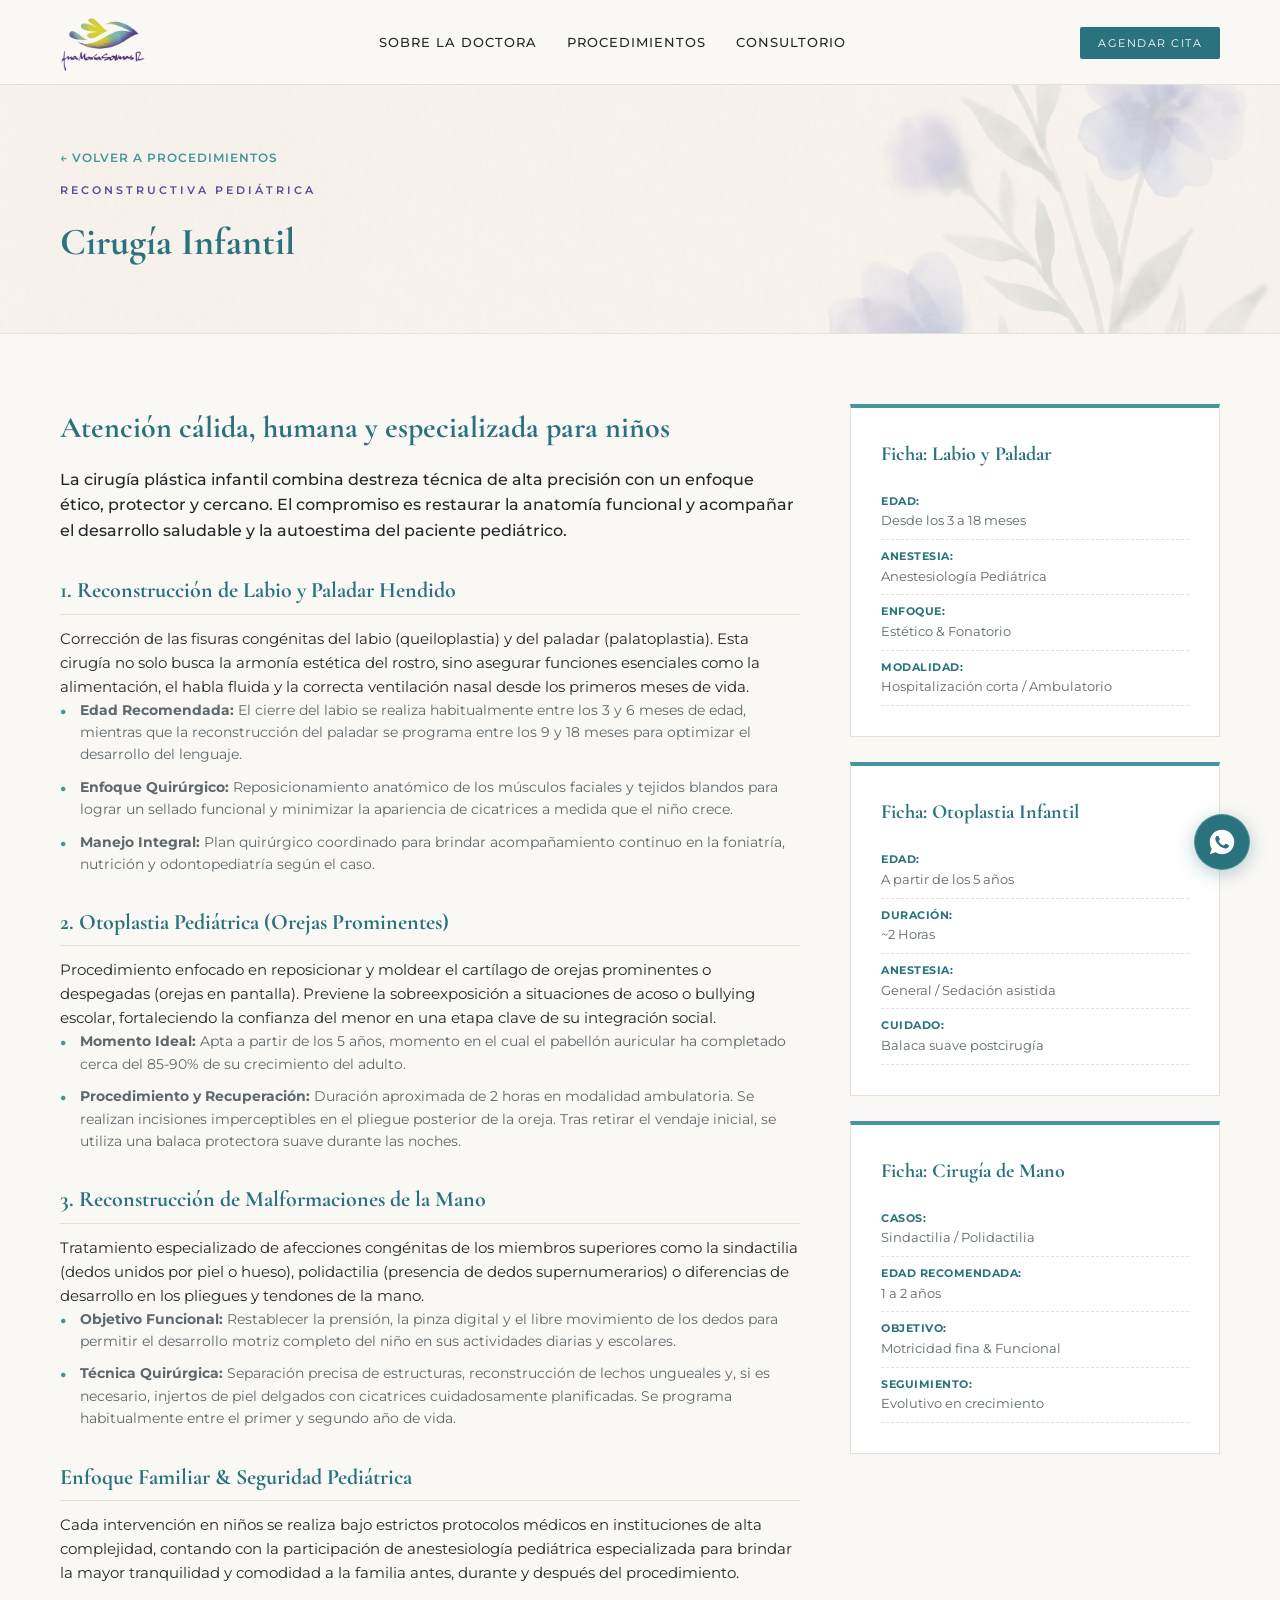
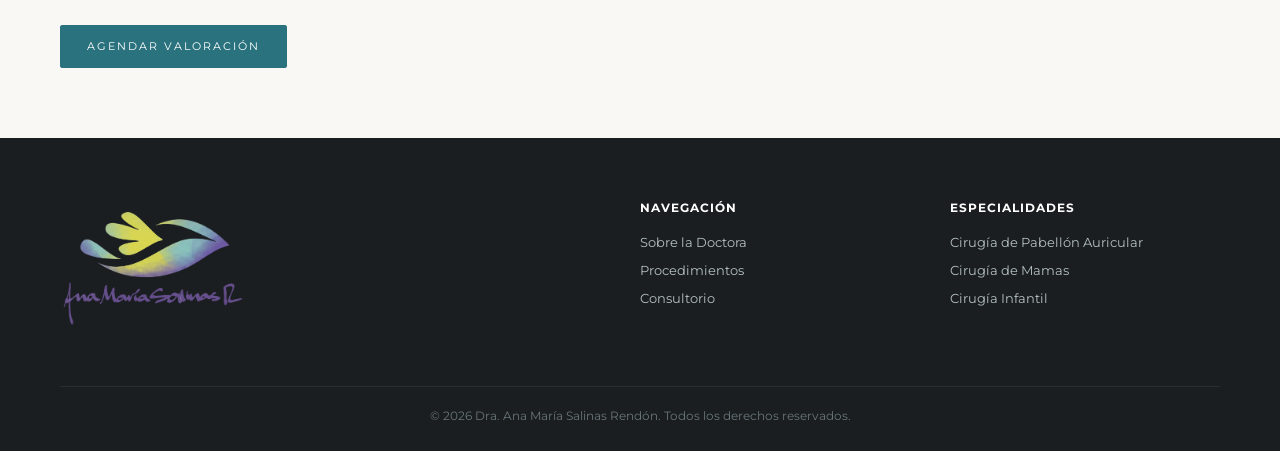
==== cirugia-infantil.html @ 844fa7e3 "Page ready" ====
<!DOCTYPE html>
<html lang="es">
<head>
    <meta charset="UTF-8">
    <meta name="viewport" content="width=device-width, initial-scale=1.0">
    
    <!-- SEO & Meta Tags -->
    <title>Cirugía Infantil y Reconstructiva Pediátrica | Dra. Ana María Salinas Rendón</title>
    <meta name="description" content="Atención médica especializada en cirugía reconstructiva infantil en Medellín por la Dra. Ana María Salinas Rendón. Labio y paladar hendido, otoplastia pediátrica y malformaciones de mano.">
    <meta name="keywords" content="cirugia infantil medellin, labio hendido, paladar hendido, otoplastia niños, sindactilia, polidactilia, cirugia reconstructiva pediatrica, Dra Ana Maria Salinas, cirugia pediatrica, cirugia infantil">
    <meta name="robots" content="index, follow">
    <link rel="canonical" href="https://www.anamariasalinas.com/cirugia-infantil.html">

    <!-- Open Graph / WhatsApp Meta Tags -->
    <meta property="og:type" content="article">
    <meta property="og:url" content="https://www.anamariasalinas.com/cirugia-infantil.html">
    <meta property="og:title" content="Cirugía Infantil | Dra. Ana María Salinas Rendón">
    <meta property="og:description" content="Atención cálida, humana y especializada en cirugía reconstructiva para niños y adolescentes en Medellín.">
    <meta property="og:image" content="nene.jpg">

    <!-- Schema.org JSON-LD -->
    <script type="application/ld+json">
    {
      "@context": "https://schema.org",
      "@type": "MedicalProcedure",
      "name": "Cirugía Infantil (Labio/Paladar hendido, Otoplastia Pediátrica y Malformaciones de Mano)",
      "procedureType": "SurgicalProcedure",
      "description": "Procedimientos reconstructivos infantiles orientados a corregir condiciones congénitas y restaurar la función anatómica y estética.",
      "howPerformed": "Intervenciones realizadas con acompañamiento de anestesiología pediátrica especializada y protocolos seguros para el paciente infantil."
    }
    </script>

    <link rel="stylesheet" href="style.css">
    <link rel="preconnect" href="https://fonts.googleapis.com">
    <link rel="preconnect" href="https://fonts.gstatic.com" crossorigin>
    <link href="https://fonts.googleapis.com/css2?family=Cormorant+Garamond:ital,wght@0,400;0,500;0,600;1,400&family=Montserrat:wght@300;400;500;600&display=swap" rel="stylesheet">
</head>
<body>

    <!-- Header -->
    <header class="navbar">
        <div class="nav-container">
            <a href="index.html" class="nav-brand-logo">
                <img src="images/logo.png" alt="Dra. Ana María Salinas R." class="header-logo-img">
            </a>
            <nav class="nav-menu">
                <ul>
                    <li><a href="index.html#perfil">Sobre la Doctora</a></li>
                    <li><a href="index.html#procedimientos">Procedimientos</a></li>
                    <li><a href="index.html#instalaciones">Consultorio</a></li>
                </ul>
            </nav>
            <div class="nav-actions">
                <a href="index.html#contacto" class="btn-nav">Agendar Cita</a>
            </div>
        </div>
    </header>

    <!-- Page Banner Con Fondo de Flores -->
    <section class="page-banner">
        <div class="banner-bg-overlay"></div>
        <div class="container banner-content">
            <a href="index.html#procedimientos" class="back-link">← Volver a Procedimientos</a>
            <span class="sub-heading">Reconstructiva Pediátrica</span>
            <h1>Cirugía Infantil</h1>
        </div>
    </section>

    <!-- Detail Section -->
    <section class="section detail-section">
        <div class="container">
            <div class="detail-grid">
                <div class="detail-content">
                    <h2>Atención cálida, humana y especializada para niños</h2>
                    <p class="lead">La cirugía plástica infantil combina destreza técnica de alta precisión con un enfoque ético, protector y cercano. El compromiso es restaurar la anatomía funcional y acompañar el desarrollo saludable y la autoestima del paciente pediátrico.</p>
                    
                    <!-- Procedimiento 1: Labio y Paladar -->
                    <div class="detail-block">
                        <h3>1. Reconstrucción de Labio y Paladar Hendido</h3>
                        <p>Corrección de las fisuras congénitas del labio (queiloplastia) y del paladar (palatoplastia). Esta cirugía no solo busca la armonía estética del rostro, sino asegurar funciones esenciales como la alimentación, el habla fluida y la correcta ventilación nasal desde los primeros meses de vida.</p>
                        
                        <ul>
                            <li><strong>Edad Recomendada:</strong> El cierre del labio se realiza habitualmente entre los 3 y 6 meses de edad, mientras que la reconstrucción del paladar se programa entre los 9 y 18 meses para optimizar el desarrollo del lenguaje.</li>
                            <li><strong>Enfoque Quirúrgico:</strong> Reposicionamiento anatómico de los músculos faciales y tejidos blandos para lograr un sellado funcional y minimizar la apariencia de cicatrices a medida que el niño crece.</li>
                            <li><strong>Manejo Integral:</strong> Plan quirúrgico coordinado para brindar acompañamiento continuo en la foniatría, nutrición y odontopediatría según el caso.</li>
                        </ul>
                    </div>

                    <!-- Procedimiento 2: Otoplastia en Niños -->
                    <div class="detail-block">
                        <h3>2. Otoplastia Pediátrica (Orejas Prominentes)</h3>
                        <p>Procedimiento enfocado en reposicionar y moldear el cartílago de orejas prominentes o despegadas (orejas en pantalla). Previene la sobreexposición a situaciones de acoso o bullying escolar, fortaleciendo la confianza del menor en una etapa clave de su integración social.</p>
                        
                        <ul>
                            <li><strong>Momento Ideal:</strong> Apta a partir de los 5 años, momento en el cual el pabellón auricular ha completado cerca del 85-90% de su crecimiento del adulto.</li>
                            <li><strong>Procedimiento y Recuperación:</strong> Duración aproximada de 2 horas en modalidad ambulatoria. Se realizan incisiones imperceptibles en el pliegue posterior de la oreja. Tras retirar el vendaje inicial, se utiliza una balaca protectora suave durante las noches.</li>
                        </ul>
                    </div>

                    <!-- Procedimiento 3: Malformaciones de la Mano -->
                    <div class="detail-block">
                        <h3>3. Reconstrucción de Malformaciones de la Mano</h3>
                        <p>Tratamiento especializado de afecciones congénitas de los miembros superiores como la sindactilia (dedos unidos por piel o hueso), polidactilia (presencia de dedos supernumerarios) o diferencias de desarrollo en los pliegues y tendones de la mano.</p>
                        
                        <ul>
                            <li><strong>Objetivo Funcional:</strong> Restablecer la prensión, la pinza digital y el libre movimiento de los dedos para permitir el desarrollo motriz completo del niño en sus actividades diarias y escolares.</li>
                            <li><strong>Técnica Quirúrgica:</strong> Separación precisa de estructuras, reconstrucción de lechos ungueales y, si es necesario, injertos de piel delgados con cicatrices cuidadosamente planificadas. Se programa habitualmente entre el primer y segundo año de vida.</li>
                        </ul>
                    </div>

                    <!-- Enfoque de Seguridad Pediátrica -->
                    <div class="detail-block">
                        <h3>Enfoque Familiar & Seguridad Pediátrica</h3>
                        <p>Cada intervención en niños se realiza bajo estrictos protocolos médicos en instituciones de alta complejidad, contando con la participación de anestesiología pediátrica especializada para brindar la mayor tranquilidad y comodidad a la familia antes, durante y después del procedimiento.</p>
                    </div>

                    <div class="detail-cta">
                        <a href="index.html#contacto" class="btn btn-primary">Agendar Valoración</a>
                    </div>
                </div>

                <!-- Ficha Técnica Resumida -->
                <div class="detail-sidebar">
                    <div class="sidebar-card">
                        <h3>Ficha: Labio y Paladar</h3>
                        <ul class="tech-specs">
                            <li><strong>Edad:</strong> Desde los 3 a 18 meses</li>
                            <li><strong>Anestesia:</strong> Anestesiología Pediátrica</li>
                            <li><strong>Enfoque:</strong> Estético & Fonatorio</li>
                            <li><strong>Modalidad:</strong> Hospitalización corta / Ambulatorio</li>
                        </ul>
                    </div>

                    <div class="sidebar-card" style="margin-top: 25px;">
                        <h3>Ficha: Otoplastia Infantil</h3>
                        <ul class="tech-specs">
                            <li><strong>Edad:</strong> A partir de los 5 años</li>
                            <li><strong>Duración:</strong> ~2 Horas</li>
                            <li><strong>Anestesia:</strong> General / Sedación asistida</li>
                            <li><strong>Cuidado:</strong> Balaca suave postcirugía</li>
                        </ul>
                    </div>

                    <div class="sidebar-card" style="margin-top: 25px;">
                        <h3>Ficha: Cirugía de Mano</h3>
                        <ul class="tech-specs">
                            <li><strong>Casos:</strong> Sindactilia / Polidactilia</li>
                            <li><strong>Edad recomendada:</strong> 1 a 2 años</li>
                            <li><strong>Objetivo:</strong> Motricidad fina & Funcional</li>
                            <li><strong>Seguimiento:</strong> Evolutivo en crecimiento</li>
                        </ul>
                    </div>
                </div>
            </div>
        </div>
    </section>

    <!-- Footer -->
    <footer class="footer">
        <div class="container">
            <div class="footer-grid">
                <div class="footer-col brand-col">
                    <img src="images/logo.png" alt="Dra. Ana María Salinas R." class="footer-logo-img">
                </div>
                <div class="footer-col">
                    <h4>Navegación</h4>
                    <ul>
                        <li><a href="index.html#perfil">Sobre la Doctora</a></li>
                        <li><a href="index.html#procedimientos">Procedimientos</a></li>
                        <li><a href="index.html#instalaciones">Consultorio</a></li>
                    </ul>
                </div>
                <div class="footer-col">
                    <h4>Especialidades</h4>
                    <ul>
                        <li><a href="pabellon-auricular.html">Cirugía de Pabellón Auricular</a></li>
                        <li><a href="cirugia-mamas.html">Cirugía de Mamas</a></li>
                        <li><a href="cirugia-infantil.html">Cirugía Infantil</a></li>
                    </ul>
                </div>
            </div>
            <div class="footer-bottom">
                <p>&copy; 2026 Dra. Ana María Salinas Rendón. Todos los derechos reservados.</p>
            </div>
        </div>
    </footer>

    <!-- Botón Flotante de WhatsApp -->
    <a href="https://wa.me/573023739473?text=Hola,%20deseo%20agendar%20una%20cita%20de%20valoraci%C3%B3n%20para%20Cirug%C3%ADa%20Infantil" 
       class="whatsapp-float" 
       target="_blank" 
       rel="noopener noreferrer" 
       aria-label="Contactar por WhatsApp">
        <svg class="whatsapp-icon" viewBox="0 0 32 32" fill="none" xmlns="http://www.w3.org/2000/svg">
            <path d="M16 2C8.268 2 2 8.268 2 16c0 2.82.83 5.446 2.26 7.648L2 30l6.544-2.204A13.93 13.93 0 0016 30c7.732 0 14-6.268 14-14S23.732 2 16 2zm7.55 19.516c-.316.89-1.558 1.632-2.556 1.848-.684.148-1.576.268-4.582-.974-3.844-1.588-6.326-5.502-6.518-5.758-.184-.256-1.558-2.072-1.558-3.952 0-1.88.984-2.808 1.332-3.16.348-.352.762-.44 1.016-.44.254 0 .508.002.73.014.236.012.552-.09.862.656.316.762 1.076 2.628 1.17 2.82.094.192.158.42.032.676-.126.256-.19.414-.38.636-.192.222-.404.496-.578.666-.192.19-.392.398-.168.784.224.384.996 1.644 2.14 2.662 1.47 1.31 2.71 1.716 3.094 1.908.384.192.608.16.832-.096.224-.256.962-1.12 1.216-1.504.254-.384.508-.32.862-.192.354.128 2.246 1.058 2.628 1.25.382.192.636.288.73.448.094.16.094.928-.222 1.818z" fill="currentColor"/>
        </svg>
        <span class="whatsapp-tooltip">Agendar Cita</span>
    </a>

</body>
</html>
---- style.css ----
/* -------------------------------------------------------------
 * Dra. Ana María Salinas Rendón - Web Design Complete CSS
 * Paleta extraída del Logo:
 * - Cyan / Teal Agua: #45959b (Acciones principales & Botones)
 * - Morado Pizarra / Índigo: #545094 (Acentos & Títulos)
 * - Verde Lima / Oliva: #a8b230 (Detalles secundarios)
 * - Fondo Arena Cálido: #faf8f5 / #f2efea
 * ------------------------------------------------------------- */

:root {
    --bg-main: #faf8f5;
    --bg-card: #ffffff;
    --primary-color: #2a737e;     /* Teal Azulado Profundo */
    --accent-teal: #45959b;      /* Cyan Teal del Logo */
    --accent-purple: #545094;    /* Morado Pizarra del Logo */
    --accent-lime: #a8b230;      /* Verde Lima del Logo */
    --text-dark: #23282b;         /* Texto Oscuro Neutro */
    --text-muted: #5e686d;        /* Texto Secundario */
    --border-color: #e5e0d8;      /* Borde Tono Arena */
    --font-heading: 'Cormorant Garamond', Georgia, serif;
    --font-body: 'Montserrat', sans-serif;
}

* {
    box-sizing: border-box;
    margin: 0;
    padding: 0;
}

body {
    background-color: var(--bg-main);
    color: var(--text-dark);
    font-family: var(--font-body);
    line-height: 1.6;
    font-size: 15px;
}

a {
    text-decoration: none;
    color: inherit;
    transition: all 0.3s ease;
}

img {
    max-width: 100%;
    display: block;
}

.container {
    max-width: 1200px;
    margin: 0 auto;
    padding: 0 20px;
}

.section {
    padding: 70px 0;
}

.text-center {
    text-align: center;
}

/* -------------------------------------------------------------
 * Navbar Header
 * ------------------------------------------------------------- */
.navbar {
    background-color: var(--bg-main);
    border-bottom: 1px solid var(--border-color);
    position: sticky;
    top: 0;
    z-index: 100;
}

.nav-container {
    display: flex;
    justify-content: space-between;
    align-items: center;
    padding: 12px 20px;
    max-width: 1200px;
    margin: 0 auto;
}

.header-logo-img {
    height: 60px;
    width: auto;
    mix-blend-mode: multiply;
    filter: contrast(1.1);
}

.nav-menu ul {
    display: flex;
    list-style: none;
    gap: 30px;
}

.nav-menu a {
    font-size: 13px;
    text-transform: uppercase;
    letter-spacing: 1px;
    font-weight: 500;
    color: var(--text-dark);
}

.nav-menu a:hover {
    color: var(--accent-teal);
}

.btn-nav {
    background-color: var(--primary-color);
    color: white;
    padding: 9px 18px;
    font-size: 11px;
    text-transform: uppercase;
    letter-spacing: 1.5px;
    border-radius: 2px;
}

.btn-nav:hover {
    background-color: var(--accent-purple);
}

/* -------------------------------------------------------------
 * Compact Hero Section con Fondo de Flores (fondo.jpg)
 * ------------------------------------------------------------- */
.hero {
    position: relative;
    padding: 120px 20px;
    background-image: url('images/fondo.jpg');
    background-size: cover;
    background-position: left center; /* Centra las flores sutilmente a la izquierda */
    background-repeat: no-repeat;
    display: flex;
    align-items: center;
    justify-content: center;
    text-align: center;
    overflow: hidden;
    border-bottom: 1px solid var(--border-color);
}

.hero-bg-overlay {
    position: absolute;
    top: 0; 
    left: 0; 
    width: 100%; 
    height: 100%;
    /* Capa muy sutil para asegurar la legibilidad del texto sin opacar las flores */
    background: rgba(250, 248, 245, 0.45); 
    z-index: 1;
}

.hero-content {
    position: relative;
    max-width: 720px;
    z-index: 2;
}

.sub-heading {
    text-transform: uppercase;
    letter-spacing: 3px;
    font-size: 11px;
    font-weight: 600;
    display: block;
    margin-bottom: 12px;
    color: var(--accent-purple);
}

.hero h1 {
    font-family: var(--font-heading);
    font-size: 38px;
    font-weight: 500;
    line-height: 1.25;
    margin-bottom: 15px;
    color: var(--primary-color);
}

.hero p {
    font-size: 15px;
    font-weight: 400;
    margin-bottom: 25px;
    color: var(--text-muted);
}

.btn {
    display: inline-block;
    padding: 12px 26px;
    font-size: 11px;
    text-transform: uppercase;
    letter-spacing: 2px;
    border-radius: 2px;
}

.btn-primary {
    background-color: var(--primary-color);
    color: white;
    border: 1px solid var(--primary-color);
}

.btn-primary:hover {
    background-color: var(--accent-teal);
    border-color: var(--accent-teal);
}

.btn-outline {
    background: transparent;
    color: var(--primary-color);
    border: 1px solid var(--primary-color);
    margin-left: 10px;
}

.btn-outline:hover {
    background: var(--primary-color);
    color: white;
}

/* -------------------------------------------------------------
 * Profile Section & SCCP Badge Link
 * ------------------------------------------------------------- */
.profile-grid {
    display: flex;
    gap: 50px;
    align-items: center;
}

.profile-text {
    flex: 1;
}

.section-subtitle {
    font-size: 11px;
    letter-spacing: 3px;
    color: var(--accent-teal);
    text-transform: uppercase;
    display: block;
    margin-bottom: 8px;
    font-weight: 600;
}

.profile-text h2 {
    font-family: var(--font-heading);
    font-size: 36px;
    line-height: 1.25;
    margin-bottom: 18px;
    color: var(--primary-color);
}

.lead {
    font-size: 16px;
    font-weight: 500;
    margin-bottom: 12px;
    color: var(--text-dark);
}

.profile-text p {
    text-align: justify;
    color: var(--text-muted);
    margin-bottom: 22px;
}

.profile-highlights {
    display: flex;
    gap: 35px;
}

.highlight-num {
    font-family: var(--font-heading);
    font-size: 30px;
    color: var(--accent-purple);
    font-weight: 600;
}

.highlight-item h4 {
    font-size: 13px;
    margin: 3px 0;
}

.highlight-item p {
    font-size: 12px;
    color: var(--text-muted);
}

.profile-image-wrapper {
    flex: 1;
    position: relative;
}

.image-card.main-img {
    height: 550px;
    border-radius: 3px;
    overflow: hidden;
}

.doctor-photo-img {
    width: 100%;
    height: 100%;
    object-fit: cover;
    object-position: center top;
}

.sccp-badge-card {
    position: absolute;
    bottom: -25px;
    left: -20px;
    background: var(--bg-card);
    padding: 16px 20px;
    border: 1px solid var(--border-color);
    box-shadow: 0 10px 25px rgba(42, 115, 126, 0.08);
    display: flex;
    gap: 15px;
    align-items: center;
    max-width: 310px;
    border-left: 4px solid var(--accent-purple);
}

.sccp-badge-card:hover {
    transform: translateY(-3px);
    box-shadow: 0 12px 30px rgba(42, 115, 126, 0.15);
}

.sccp-logo-wrapper {
    width: 50px;
    height: auto;
    flex-shrink: 0;
}

.sccp-img {
    width: 100%;
    height: auto;
    object-fit: contain;
}

.sccp-title {
    font-family: var(--font-heading);
    font-size: 15px;
    font-weight: 600;
    color: var(--primary-color);
    line-height: 1.2;
}

.sccp-sub {
    font-size: 10px;
    color: var(--text-muted);
    line-height: 1.3;
    margin: 3px 0 5px;
}

.sccp-link {
    font-size: 10px;
    font-weight: 600;
    color: var(--accent-teal);
    text-transform: uppercase;
    letter-spacing: 0.5px;
}

/* -------------------------------------------------------------
 * Procedimientos (3 Recuadros)
 * ------------------------------------------------------------- */
.section-header h2 {
    font-family: var(--font-heading);
    font-size: 34px;
    color: var(--primary-color);
}

.divider {
    width: 45px;
    height: 2px;
    background-color: var(--accent-teal);
    margin: 12px auto 35px;
}

.procedure-grid-three {
    display: grid;
    grid-template-columns: repeat(3, 1fr);
    gap: 30px;
    margin-top: 30px;
}

.procedure-card-link {
    display: block;
    color: inherit;
    text-decoration: none;
}

.procedure-card {
    background: var(--bg-card);
    border: 1px solid var(--border-color);
    transition: transform 0.3s ease, box-shadow 0.3s ease, border-color 0.3s ease;
}

.procedure-card-link:hover .procedure-card {
    transform: translateY(-5px);
    box-shadow: 0 12px 25px rgba(42, 115, 126, 0.12);
    border-color: var(--accent-teal);
}

.procedure-img-box {
    position: relative;
    height: 240px;
    overflow: hidden;
    background-color: var(--bg-main);
}

.card-img-real {
    width: 100%;
    height: 100%;
    object-fit: cover;
    transition: transform 0.4s ease;
}

.procedure-card-link:hover .card-img-real {
    transform: scale(1.05);
}

.procedure-tag {
    position: absolute;
    top: 12px;
    left: 12px;
    background-color: var(--primary-color);
    color: white;
    font-size: 9px;
    padding: 3px 8px;
    letter-spacing: 1px;
    text-transform: uppercase;
    z-index: 2;
}

.procedure-info {
    padding: 22px;
}

.procedure-title {
    font-family: var(--font-heading);
    font-size: 21px;
    margin-bottom: 8px;
    color: var(--primary-color);
}

.procedure-desc {
    font-size: 13px;
    color: var(--text-muted);
    margin-bottom: 16px;
    line-height: 1.5;
}

.btn-link {
    font-size: 11px;
    font-weight: 600;
    color: var(--accent-teal);
    text-transform: uppercase;
    letter-spacing: 1px;
}

.btn-link:hover {
    color: var(--accent-purple);
}

/* -------------------------------------------------------------
 * Páginas Detalladas de Procedimientos
 * ------------------------------------------------------------- */
.page-banner {
    background-color: #f2efea;
    padding: 50px 0;
    border-bottom: 1px solid var(--border-color);
}

.back-link {
    display: inline-block;
    font-size: 12px;
    font-weight: 600;
    color: var(--accent-teal);
    text-transform: uppercase;
    letter-spacing: 1px;
    margin-bottom: 15px;
}

/* -------------------------------------------------------------
 * Page Banner Pabellon auricular
 * ------------------------------------------------------------- */
.page-banner {
    position: relative;
    padding: 60px 0;
    background-image: url('images/fondo2.jpg');
    background-size: cover;
    background-position: left center;
    background-repeat: no-repeat;
    border-bottom: 1px solid var(--border-color);
    overflow: hidden;
}

.banner-bg-overlay {
    position: absolute;
    top: 0;
    left: 0;
    width: 100%;
    height: 100%;
    background: rgba(250, 248, 245, 0.65); /* Capa sutil de contraste */
    z-index: 1;
}

.banner-content {
    position: relative;
    z-index: 2;
}

.back-link:hover {
    color: var(--accent-purple);
}

.page-banner h1 {
    font-family: var(--font-heading);
    font-size: 38px;
    color: var(--primary-color);
    margin-top: 5px;
}

.detail-grid {
    display: flex;
    gap: 50px;
    align-items: flex-start;
}

.detail-content {
    flex: 2;
}

.detail-content h2 {
    font-family: var(--font-heading);
    font-size: 30px;
    color: var(--primary-color);
    margin-bottom: 15px;
}

.detail-block {
    margin: 30px 0;
}

.detail-block h3 {
    font-family: var(--font-heading);
    font-size: 22px;
    color: var(--primary-color);
    margin-bottom: 12px;
    border-bottom: 1px solid var(--border-color);
    padding-bottom: 5px;
}

.detail-block ul {
    list-style: none;
    padding-left: 0;
}

.detail-block li {
    font-size: 14px;
    color: var(--text-muted);
    margin-bottom: 10px;
    position: relative;
    padding-left: 20px;
}

.detail-block li::before {
    content: "•";
    color: var(--accent-teal);
    font-weight: bold;
    font-size: 18px;
    position: absolute;
    left: 0;
    top: -2px;
}

.detail-cta {
    margin-top: 40px;
}

.detail-sidebar {
    flex: 1;
    min-width: 260px;
}

.sidebar-card {
    background: var(--bg-card);
    padding: 30px;
    border: 1px solid var(--border-color);
    border-top: 4px solid var(--accent-teal);
}

.sidebar-card h3 {
    font-family: var(--font-heading);
    font-size: 20px;
    color: var(--primary-color);
    margin-bottom: 15px;
}

.tech-specs {
    list-style: none;
}

.tech-specs li {
    font-size: 13px;
    color: var(--text-muted);
    padding: 8px 0;
    border-bottom: 1px dashed var(--border-color);
}

.tech-specs li strong {
    color: var(--primary-color);
    display: block;
    font-size: 11px;
    text-transform: uppercase;
    letter-spacing: 0.5px;
}

/* -------------------------------------------------------------
 * Banner de Instalaciones & Consultorio
 * ------------------------------------------------------------- */
.clinic-banner {
    background: url('images/consultorio.jpg') center/cover no-repeat;
    position: relative;
    color: white;
}

.banner-box {
    background-color: rgba(35, 40, 43, 0.88);
    padding: 38px 40px;
    max-width: 490px;
    border-radius: 2px;
    border-left: 4px solid var(--accent-teal);
}

.section-subtitle.light {
    color: var(--accent-lime);
}

.banner-content h2 {
    font-family: var(--font-heading);
    font-size: 34px;
    margin: 8px 0 15px;
}

.check-list {
    list-style: none;
    margin-top: 15px;
}

.check-list li {
    font-size: 13.5px;
    margin-bottom: 10px;
}

/* -------------------------------------------------------------
 * Integración de Quirófanos El Tesoro (QET) en Banner
 * ------------------------------------------------------------- */
.qet-info-box {
    margin-top: 25px;
    padding-top: 20px;
    border-top: 1px dashed rgba(255, 255, 255, 0.2);
    display: flex;
    align-items: center;
    gap: 18px;
}

.qet-logo {
    width: 110px; /* Tamaño escalado
    height: auto;
    object-fit: contain;
    flex-shrink: 0;
    /* Aplica fondo blanco sutil para destacar el logo verde si el fondo del recuadro es muy oscuro */
    background: #ffffff;
    padding: 6px 10px;
    border-radius: 4px;
}

.qet-text {
    font-size: 12.5px;
    line-height: 1.45;
    color: #e5e0d8;
    margin: 0;
}

.qet-text strong {
    color: #ffffff;
}

@media (max-width: 600px) {
    .qet-info-box {
        flex-direction: column;
        align-items: flex-start;
        gap: 12px;
    }
}

/* -------------------------------------------------------------
 * Contacto
 * ------------------------------------------------------------- */
.contact-grid {
    display: flex;
    gap: 50px;
}

.contact-info {
    flex: 1;
}

.contact-info h2 {
    font-family: var(--font-heading);
    font-size: 34px;
    color: var(--primary-color);
    margin-bottom: 12px;
}

.info-items {
    margin-top: 25px;
}

.info-item {
    margin-bottom: 18px;
}

.info-item strong {
    display: block;
    font-size: 12px;
    text-transform: uppercase;
    letter-spacing: 1px;
    color: var(--accent-teal);
    margin-bottom: 3px;
}

.info-item p {
    color: var(--text-muted);
    font-size: 13.5px;
}

.contact-form-box {
    flex: 1;
    background: var(--bg-card);
    padding: 35px;
    border: 1px solid var(--border-color);
    border-radius: 2px;
}

.contact-form-box h3 {
    font-family: var(--font-heading);
    font-size: 24px;
    color: var(--primary-color);
    margin-bottom: 20px;
}

.form-group {
    margin-bottom: 15px;
}

.form-group input,
.form-group select,
.form-group textarea {
    width: 100%;
    padding: 11px 14px;
    border: 1px solid var(--border-color);
    background-color: var(--bg-main);
    font-family: var(--font-body);
    font-size: 13px;
    color: var(--text-dark);
    outline: none;
    transition: border-color 0.3s ease;
}

.form-group input:focus,
.form-group select:focus,
.form-group textarea:focus {
    border-color: var(--accent-teal);
}

.btn-full {
    width: 100%;
    cursor: pointer;
}

/* -------------------------------------------------------------
 * Botón Rectangular de Instagram en Sección Contacto
 * ------------------------------------------------------------- */
.btn-instagram-rect {
    display: inline-flex;
    align-items: center;
    justify-content: center;
    gap: 12px;
    margin-top: 25px;
    padding: 13px 24px;
    background-color: transparent;
    color: var(--primary-color);
    border: 1px solid var(--primary-color);
    border-radius: 2px; /* Mantiene la estética rectangular del sitio */
    font-family: var(--font-body);
    font-size: 11px;
    font-weight: 600;
    text-transform: uppercase;
    letter-spacing: 1.5px;
    transition: all 0.3s ease;
    width: 100%;
    max-width: 320px;
}

.ig-icon {
    width: 18px;
    height: 18px;
    transition: transform 0.3s ease;
}

/* Efecto Hover armónico con el morado del logo */
.btn-instagram-rect:hover {
    background-color: var(--accent-purple);
    border-color: var(--accent-purple);
    color: #ffffff;
    box-shadow: 0 4px 15px rgba(84, 80, 148, 0.2);
    transform: translateY(-2px);
}

.btn-instagram-rect:hover .ig-icon {
    transform: scale(1.1);
}

@media (max-width: 768px) {
    .btn-instagram-rect {
        max-width: 100%; /* En móviles ocupa todo el ancho de la columna */
    }
}

/* -------------------------------------------------------------
 * Footer
 * ------------------------------------------------------------- */
.footer {
    background-color: #1a1e20;
    color: #b5c0c4;
    padding: 60px 0 25px;
}

.footer-grid {
    display: flex;
    gap: 40px;
    flex-wrap: wrap;
    margin-bottom: 40px;
}

.footer-col {
    flex: 1;
    min-width: 180px;
}

.brand-col {
    flex: 2;
}

.footer-logo-img {
    height: 130px;
    width: auto;
    mix-blend-mode: screen; /* Adapta el fondo oscuro del footer */
    margin-bottom: 18px;
}

/* Ajuste sutil en móviles para evitar que descompense el grid */
@media (max-width: 768px) {
    .footer-logo-img {
        height: 75px;
        margin: 0 auto 15px; /* Centrado en pantallas pequeñas */
    }
}

.footer-col p {
    font-size: 13px;
    color: #8c999e;
    margin-bottom: 12px;
}

.footer-col h4 {
    color: white;
    font-size: 12px;
    text-transform: uppercase;
    letter-spacing: 1px;
    margin-bottom: 15px;
}

.footer-col ul {
    list-style: none;
}

.footer-col li {
    margin-bottom: 8px;
    font-size: 12.5px;
}

.footer-col a:hover {
    color: var(--accent-lime);
}

.footer-bottom {
    border-top: 1px solid #282f33;
    padding-top: 20px;
    text-align: center;
    font-size: 11.5px;
    color: #6a767b;
}

/* Responsive Media Queries */
@media (max-width: 900px) {
    .procedure-grid-three {
        grid-template-columns: 1fr;
    }
    .profile-grid, 
    .contact-grid,
    .detail-grid {
        flex-direction: column;
    }
    .nav-menu {
        display: none;
    }
}

/* -------------------------------------------------------------
 * Botón Flotante de WhatsApp Adaptado a la Paleta
 * ------------------------------------------------------------- */
.whatsapp-float {
    position: fixed;
    bottom: 30px;
    right: 30px;
    width: 56px;
    height: 56px;
    background-color: var(--primary-color); /* Teal Azulado */
    color: #ffffff;
    border-radius: 50%;
    display: flex;
    align-items: center;
    justify-content: center;
    box-shadow: 0 4px 18px rgba(42, 115, 126, 0.35);
    z-index: 999;
    transition: all 0.3s ease;
    border: 1px solid rgba(255, 255, 255, 0.2);
}

.whatsapp-icon {
    width: 28px;
    height: 28px;
    transition: transform 0.3s ease;
}

/* Efecto Hover armónico */
.whatsapp-float:hover {
    background-color: var(--accent-teal); /* Cyan Teal del Logo */
    transform: translateY(-4px) scale(1.05);
    box-shadow: 0 8px 24px rgba(69, 149, 155, 0.45);
}

.whatsapp-float:hover .whatsapp-icon {
    transform: scale(1.1);
}

/* Tooltip lateral al pasar el cursor */
.whatsapp-tooltip {
    position: absolute;
    right: 68px;
    background-color: var(--text-dark);
    color: #ffffff;
    font-size: 11px;
    font-weight: 500;
    text-transform: uppercase;
    letter-spacing: 1px;
    padding: 6px 14px;
    border-radius: 3px;
    white-space: nowrap;
    opacity: 0;
    visibility: hidden;
    transition: all 0.3s ease;
    pointer-events: none;
    box-shadow: 0 4px 12px rgba(0, 0, 0, 0.15);
}

.whatsapp-float:hover .whatsapp-tooltip {
    opacity: 1;
    visibility: visible;
    right: 74px;
}

/* Ajuste responsive para móviles */
@media (max-width: 768px) {
    .whatsapp-float {
        bottom: 20px;
        right: 20px;
        width: 50px;
        height: 50px;
    }

    .whatsapp-icon {
        width: 24px;
        height: 24px;
    }

    .whatsapp-tooltip {
        display: none; /* Se oculta el tooltip en pantallas táctiles */
    }
}
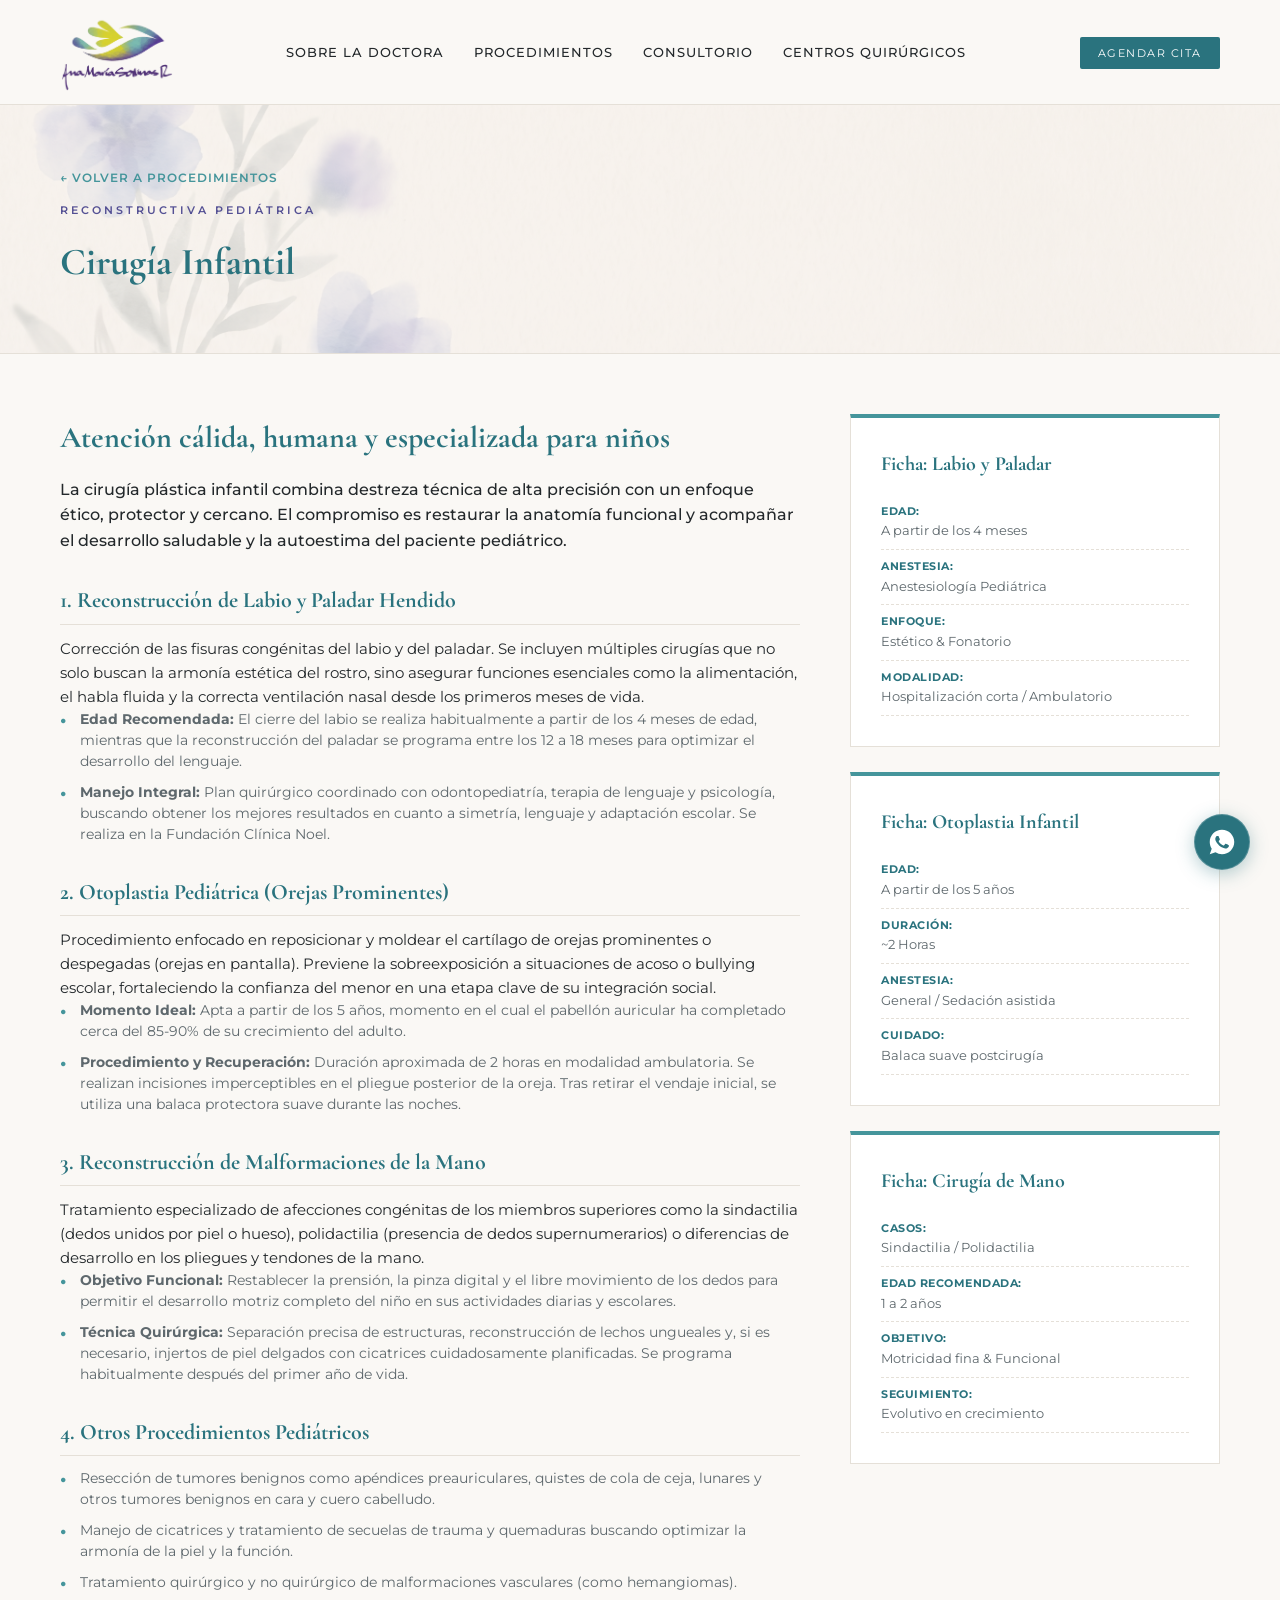
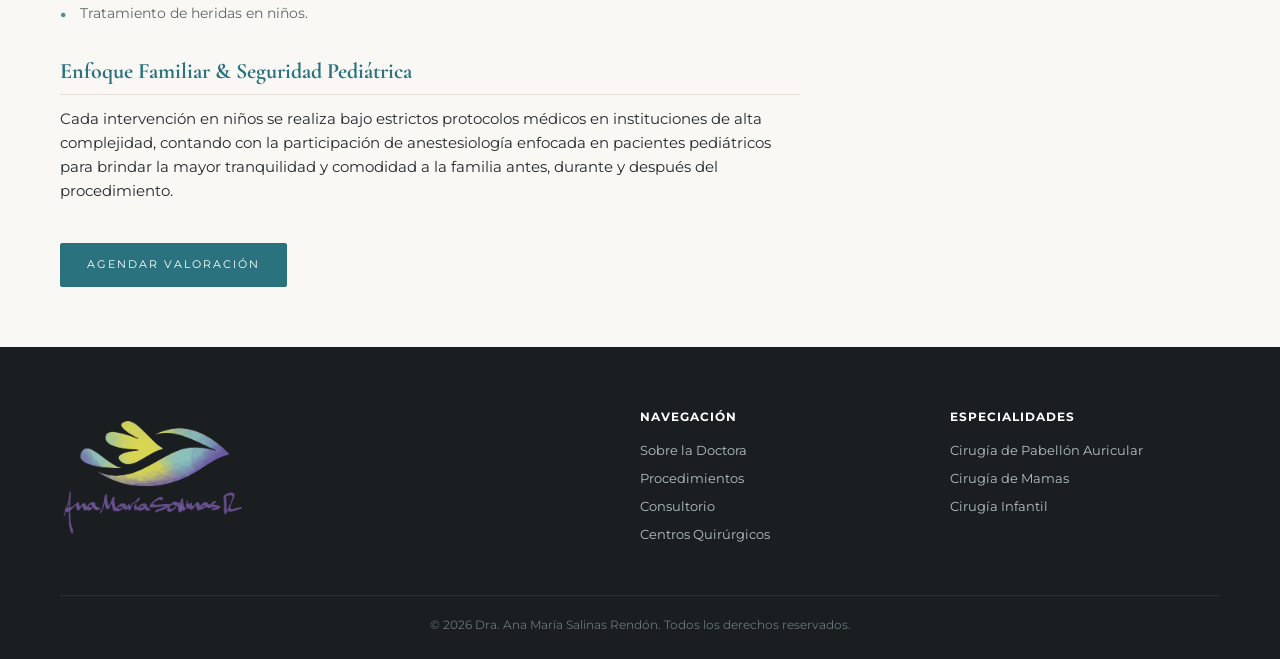
==== commit abcc9840: "Produccion OK" ====
--- a/cirugia-infantil.html
+++ b/cirugia-infantil.html
@@ -1,13 +1,17 @@
 <!DOCTYPE html>
 <html lang="es">
 <head>
+    <!-- Favicon para Navegadores, Móviles y Pestañas -->
+    <link rel="icon" type="image/jpg" sizes="32x32" href="images/favicon.png">
+    <link rel="icon" type="image/jpg" sizes="16x16" href="images/favicon.png">
+    <link rel="apple-touch-icon" sizes="180x180" href="images/favicon.png">
     <meta charset="UTF-8">
     <meta name="viewport" content="width=device-width, initial-scale=1.0">
     
     <!-- SEO & Meta Tags -->
     <title>Cirugía Infantil y Reconstructiva Pediátrica | Dra. Ana María Salinas Rendón</title>
     <meta name="description" content="Atención médica especializada en cirugía reconstructiva infantil en Medellín por la Dra. Ana María Salinas Rendón. Labio y paladar hendido, otoplastia pediátrica y malformaciones de mano.">
-    <meta name="keywords" content="cirugia infantil medellin, labio hendido, paladar hendido, otoplastia niños, sindactilia, polidactilia, cirugia reconstructiva pediatrica, Dra Ana Maria Salinas, cirugia pediatrica, cirugia infantil">
+    <meta name="keywords" content="cirugia infantil medellin, labio hendido, paladar hendido, otoplastia niños, sindactilia, polidactilia, cirugia reconstructiva pediatrica, Dra Ana Maria Salinas, cirugia pediatrica, cirugia infantil, clinica noel, hemangiomas, heridas niños, plastica pediatrica">
     <meta name="robots" content="index, follow">
     <link rel="canonical" href="https://www.anamariasalinas.com/cirugia-infantil.html">
 
@@ -16,7 +20,7 @@
     <meta property="og:url" content="https://www.anamariasalinas.com/cirugia-infantil.html">
     <meta property="og:title" content="Cirugía Infantil | Dra. Ana María Salinas Rendón">
     <meta property="og:description" content="Atención cálida, humana y especializada en cirugía reconstructiva para niños y adolescentes en Medellín.">
-    <meta property="og:image" content="nene.jpg">
+    <meta property="og:image" content="images/nene.jpg">
 
     <!-- Schema.org JSON-LD -->
     <script type="application/ld+json">
@@ -48,6 +52,7 @@
                     <li><a href="index.html#perfil">Sobre la Doctora</a></li>
                     <li><a href="index.html#procedimientos">Procedimientos</a></li>
                     <li><a href="index.html#instalaciones">Consultorio</a></li>
+                    <li><a href="index.html#centros-quirurgicos">Centros Quirúrgicos</a></li>
                 </ul>
             </nav>
             <div class="nav-actions">
@@ -77,12 +82,11 @@
                     <!-- Procedimiento 1: Labio y Paladar -->
                     <div class="detail-block">
                         <h3>1. Reconstrucción de Labio y Paladar Hendido</h3>
-                        <p>Corrección de las fisuras congénitas del labio (queiloplastia) y del paladar (palatoplastia). Esta cirugía no solo busca la armonía estética del rostro, sino asegurar funciones esenciales como la alimentación, el habla fluida y la correcta ventilación nasal desde los primeros meses de vida.</p>
+                        <p>Corrección de las fisuras congénitas del labio y del paladar. Se incluyen múltiples cirugías que no solo buscan la armonía estética del rostro, sino asegurar funciones esenciales como la alimentación, el habla fluida y la correcta ventilación nasal desde los primeros meses de vida.</p>
                         
                         <ul>
-                            <li><strong>Edad Recomendada:</strong> El cierre del labio se realiza habitualmente entre los 3 y 6 meses de edad, mientras que la reconstrucción del paladar se programa entre los 9 y 18 meses para optimizar el desarrollo del lenguaje.</li>
-                            <li><strong>Enfoque Quirúrgico:</strong> Reposicionamiento anatómico de los músculos faciales y tejidos blandos para lograr un sellado funcional y minimizar la apariencia de cicatrices a medida que el niño crece.</li>
-                            <li><strong>Manejo Integral:</strong> Plan quirúrgico coordinado para brindar acompañamiento continuo en la foniatría, nutrición y odontopediatría según el caso.</li>
+                            <li><strong>Edad Recomendada:</strong> El cierre del labio se realiza habitualmente a partir de los 4 meses de edad, mientras que la reconstrucción del paladar se programa entre los 12 a 18 meses para optimizar el desarrollo del lenguaje.</li>
+                            <li><strong>Manejo Integral:</strong> Plan quirúrgico coordinado con odontopediatría, terapia de lenguaje y psicología, buscando obtener los mejores resultados en cuanto a simetría, lenguaje y adaptación escolar. Se realiza en la Fundación Clínica Noel.</li>
                         </ul>
                     </div>
 
@@ -104,14 +108,25 @@
                         
                         <ul>
                             <li><strong>Objetivo Funcional:</strong> Restablecer la prensión, la pinza digital y el libre movimiento de los dedos para permitir el desarrollo motriz completo del niño en sus actividades diarias y escolares.</li>
-                            <li><strong>Técnica Quirúrgica:</strong> Separación precisa de estructuras, reconstrucción de lechos ungueales y, si es necesario, injertos de piel delgados con cicatrices cuidadosamente planificadas. Se programa habitualmente entre el primer y segundo año de vida.</li>
+                            <li><strong>Técnica Quirúrgica:</strong> Separación precisa de estructuras, reconstrucción de lechos ungueales y, si es necesario, injertos de piel delgados con cicatrices cuidadosamente planificadas. Se programa habitualmente después del primer año de vida.</li>
+                        </ul>
+                    </div>
+
+                    <!-- Procedimiento 4: Otros -->
+                    <div class="detail-block">
+                        <h3>4. Otros Procedimientos Pediátricos</h3>
+                        <ul>
+                            <li>Resección de tumores benignos como apéndices preauriculares, quistes de cola de ceja, lunares y otros tumores benignos en cara y cuero cabelludo.</li>
+                            <li>Manejo de cicatrices y tratamiento de secuelas de trauma y quemaduras buscando optimizar la armonía de la piel y la función.</li>
+                            <li>Tratamiento quirúrgico y no quirúrgico de malformaciones vasculares (como hemangiomas).</li>
+                            <li>Tratamiento de heridas en niños.</li>
                         </ul>
                     </div>
 
                     <!-- Enfoque de Seguridad Pediátrica -->
                     <div class="detail-block">
                         <h3>Enfoque Familiar & Seguridad Pediátrica</h3>
-                        <p>Cada intervención en niños se realiza bajo estrictos protocolos médicos en instituciones de alta complejidad, contando con la participación de anestesiología pediátrica especializada para brindar la mayor tranquilidad y comodidad a la familia antes, durante y después del procedimiento.</p>
+                        <p>Cada intervención en niños se realiza bajo estrictos protocolos médicos en instituciones de alta complejidad, contando con la participación de anestesiología enfocada en pacientes pediátricos para brindar la mayor tranquilidad y comodidad a la familia antes, durante y después del procedimiento.</p>
                     </div>
 
                     <div class="detail-cta">
@@ -124,7 +139,7 @@
                     <div class="sidebar-card">
                         <h3>Ficha: Labio y Paladar</h3>
                         <ul class="tech-specs">
-                            <li><strong>Edad:</strong> Desde los 3 a 18 meses</li>
+                            <li><strong>Edad:</strong> A partir de los 4 meses</li>
                             <li><strong>Anestesia:</strong> Anestesiología Pediátrica</li>
                             <li><strong>Enfoque:</strong> Estético & Fonatorio</li>
                             <li><strong>Modalidad:</strong> Hospitalización corta / Ambulatorio</li>
@@ -168,6 +183,7 @@
                         <li><a href="index.html#perfil">Sobre la Doctora</a></li>
                         <li><a href="index.html#procedimientos">Procedimientos</a></li>
                         <li><a href="index.html#instalaciones">Consultorio</a></li>
+                        <li><a href="index.html#centros-quirurgicos">Centros Quirúrgicos</a></li>
                     </ul>
                 </div>
                 <div class="footer-col">
--- a/style.css
+++ b/style.css
@@ -81,10 +81,18 @@
 }
 
 .header-logo-img {
-    height: 60px;
+    height: 52px; /* Base Móvil */
     width: auto;
     mix-blend-mode: multiply;
     filter: contrast(1.1);
+    display: block;
+    transition: height 0.3s ease;
+}
+
+@media (min-width: 901px) {
+    .header-logo-img {
+        height: 80px; /* Escalado exclusivo para PC */
+    }
 }
 
 .nav-menu ul {
@@ -127,7 +135,7 @@
     padding: 120px 20px;
     background-image: url('images/fondo.jpg');
     background-size: cover;
-    background-position: left center; /* Centra las flores sutilmente a la izquierda */
+    background-position: left center;
     background-repeat: no-repeat;
     display: flex;
     align-items: center;
@@ -143,7 +151,6 @@
     left: 0; 
     width: 100%; 
     height: 100%;
-    /* Capa muy sutil para asegurar la legibilidad del texto sin opacar las flores */
     background: rgba(250, 248, 245, 0.45); 
     z-index: 1;
 }
@@ -254,6 +261,8 @@
     text-align: justify;
     color: var(--text-muted);
     margin-bottom: 22px;
+    hyphens: auto;
+    -webkit-hyphens: auto;
 }
 
 .profile-highlights {
@@ -284,7 +293,7 @@
 }
 
 .image-card.main-img {
-    height: 550px;
+    height: 550px; /* Rectangular estilo retrato */
     border-radius: 3px;
     overflow: hidden;
 }
@@ -410,19 +419,6 @@
     transform: scale(1.05);
 }
 
-.procedure-tag {
-    position: absolute;
-    top: 12px;
-    left: 12px;
-    background-color: var(--primary-color);
-    color: white;
-    font-size: 9px;
-    padding: 3px 8px;
-    letter-spacing: 1px;
-    text-transform: uppercase;
-    z-index: 2;
-}
-
 .procedure-info {
     padding: 22px;
 }
@@ -454,31 +450,12 @@
 }
 
 /* -------------------------------------------------------------
- * Páginas Detalladas de Procedimientos
- * ------------------------------------------------------------- */
-.page-banner {
-    background-color: #f2efea;
-    padding: 50px 0;
-    border-bottom: 1px solid var(--border-color);
-}
-
-.back-link {
-    display: inline-block;
-    font-size: 12px;
-    font-weight: 600;
-    color: var(--accent-teal);
-    text-transform: uppercase;
-    letter-spacing: 1px;
-    margin-bottom: 15px;
-}
-
-/* -------------------------------------------------------------
- * Page Banner Pabellon auricular
+ * Páginas Detalladas de Procedimientos (Mamas, Auricular, Infantil)
  * ------------------------------------------------------------- */
 .page-banner {
     position: relative;
     padding: 60px 0;
-    background-image: url('images/fondo2.jpg');
+    background-image: url('images/fondo.jpg');
     background-size: cover;
     background-position: left center;
     background-repeat: no-repeat;
@@ -501,6 +478,16 @@
     z-index: 2;
 }
 
+.back-link {
+    display: inline-block;
+    font-size: 12px;
+    font-weight: 600;
+    color: var(--accent-teal);
+    text-transform: uppercase;
+    letter-spacing: 1px;
+    margin-bottom: 15px;
+}
+
 .back-link:hover {
     color: var(--accent-purple);
 }
@@ -510,6 +497,10 @@
     font-size: 38px;
     color: var(--primary-color);
     margin-top: 5px;
+}
+
+.detail-section {
+    padding: 60px 0;
 }
 
 .detail-grid {
@@ -553,6 +544,7 @@
     margin-bottom: 10px;
     position: relative;
     padding-left: 20px;
+    line-height: 1.5;
 }
 
 .detail-block li::before {
@@ -571,7 +563,7 @@
 
 .detail-sidebar {
     flex: 1;
-    min-width: 260px;
+    min-width: 270px;
 }
 
 .sidebar-card {
@@ -608,7 +600,7 @@
 }
 
 /* -------------------------------------------------------------
- * Banner de Instalaciones & Consultorio
+ * Banner de Consultorio
  * ------------------------------------------------------------- */
 .clinic-banner {
     background: url('images/consultorio.jpg') center/cover no-repeat;
@@ -634,56 +626,128 @@
     margin: 8px 0 15px;
 }
 
-.check-list {
-    list-style: none;
-    margin-top: 15px;
-}
-
-.check-list li {
-    font-size: 13.5px;
+/* -------------------------------------------------------------
+ * Sección de Centros Quirúrgicos
+ * ------------------------------------------------------------- */
+.surgical-centers-section {
+    background-color: var(--bg-main);
+    border-bottom: 1px solid var(--border-color);
+}
+
+.section-desc-center {
+    max-width: 700px;
+    margin: -20px auto 35px;
+    font-size: 14px;
+    color: var(--text-muted);
+}
+
+.centers-grid {
+    display: grid;
+    grid-template-columns: repeat(2, 1fr);
+    gap: 30px;
+}
+
+.center-card {
+    background: var(--bg-card);
+    border: 1px solid var(--border-color);
+    padding: 35px 30px;
+    border-radius: 3px;
+    display: flex;
+    flex-direction: column;
+    justify-content: space-between;
+    transition: transform 0.3s ease, box-shadow 0.3s ease;
+}
+
+.center-card:hover {
+    transform: translateY(-4px);
+    box-shadow: 0 12px 25px rgba(42, 115, 126, 0.08);
+}
+
+.center-badge {
+    display: inline-block;
+    background-color: rgba(69, 149, 155, 0.12);
+    color: var(--primary-color);
+    font-size: 10px;
+    font-weight: 600;
+    text-transform: uppercase;
+    letter-spacing: 1.5px;
+    padding: 4px 10px;
+    border-radius: 2px;
+    margin-bottom: 12px;
+}
+
+.center-badge.pediatrico {
+    background-color: rgba(84, 80, 148, 0.12);
+    color: var(--accent-purple);
+}
+
+.center-card-header h3 {
+    font-family: var(--font-heading);
+    font-size: 24px;
+    color: var(--primary-color);
     margin-bottom: 10px;
 }
 
-/* -------------------------------------------------------------
- * Integración de Quirófanos El Tesoro (QET) en Banner
- * ------------------------------------------------------------- */
-.qet-info-box {
-    margin-top: 25px;
-    padding-top: 20px;
-    border-top: 1px dashed rgba(255, 255, 255, 0.2);
-    display: flex;
+.center-card-header p {
+    font-size: 13px;
+    color: var(--text-muted);
+    margin-bottom: 25px;
+    line-height: 1.5;
+}
+
+.center-logos-flex {
+    display: flex;
+    gap: 20px;
+    align-items: stretch;
+}
+
+.center-logos-flex.single-center {
+    justify-content: center;
+}
+
+.center-logo-item {
+    flex: 1;
+    display: flex;
+    flex-direction: column;
     align-items: center;
-    gap: 18px;
-}
-
-.qet-logo {
-    width: 110px; /* Tamaño escalado
-    height: auto;
+    text-align: center;
+}
+
+.logo-box {
+    width: 100%;
+    height: 100px;
+    background-color: #ffffff;
+    border: 1px solid var(--border-color);
+    border-radius: 3px;
+    padding: 10px 14px;
+    display: flex;
+    align-items: center;
+    justify-content: center;
+    margin-bottom: 10px;
+    box-shadow: 0 2px 6px rgba(0, 0, 0, 0.02);
+}
+
+.center-logo-img {
+    max-height: 65px;
+    max-width: 100%;
+    width: auto;
     object-fit: contain;
-    flex-shrink: 0;
-    /* Aplica fondo blanco sutil para destacar el logo verde si el fondo del recuadro es muy oscuro */
-    background: #ffffff;
-    padding: 6px 10px;
-    border-radius: 4px;
-}
-
-.qet-text {
-    font-size: 12.5px;
-    line-height: 1.45;
-    color: #e5e0d8;
-    margin: 0;
-}
-
-.qet-text strong {
-    color: #ffffff;
-}
-
-@media (max-width: 600px) {
-    .qet-info-box {
-        flex-direction: column;
-        align-items: flex-start;
-        gap: 12px;
-    }
+}
+
+/* Ajuste específico para equilibrar el logo de IQ InterQuirófanos */
+.center-logo-img[src*="iq.png"] {
+    max-height: 120px;
+    transform: scale(1.15);
+}
+
+.noel-img {
+    max-height: 70px;
+}
+
+.center-logo-item h4 {
+    font-size: 12px;
+    font-weight: 600;
+    color: var(--text-dark);
 }
 
 /* -------------------------------------------------------------
@@ -784,7 +848,7 @@
     background-color: transparent;
     color: var(--primary-color);
     border: 1px solid var(--primary-color);
-    border-radius: 2px; /* Mantiene la estética rectangular del sitio */
+    border-radius: 2px;
     font-family: var(--font-body);
     font-size: 11px;
     font-weight: 600;
@@ -801,7 +865,6 @@
     transition: transform 0.3s ease;
 }
 
-/* Efecto Hover armónico con el morado del logo */
 .btn-instagram-rect:hover {
     background-color: var(--accent-purple);
     border-color: var(--accent-purple);
@@ -814,12 +877,6 @@
     transform: scale(1.1);
 }
 
-@media (max-width: 768px) {
-    .btn-instagram-rect {
-        max-width: 100%; /* En móviles ocupa todo el ancho de la columna */
-    }
-}
-
 /* -------------------------------------------------------------
  * Footer
  * ------------------------------------------------------------- */
@@ -848,16 +905,8 @@
 .footer-logo-img {
     height: 130px;
     width: auto;
-    mix-blend-mode: screen; /* Adapta el fondo oscuro del footer */
+    mix-blend-mode: screen;
     margin-bottom: 18px;
-}
-
-/* Ajuste sutil en móviles para evitar que descompense el grid */
-@media (max-width: 768px) {
-    .footer-logo-img {
-        height: 75px;
-        margin: 0 auto 15px; /* Centrado en pantallas pequeñas */
-    }
 }
 
 .footer-col p {
@@ -895,9 +944,12 @@
     color: #6a767b;
 }
 
-/* Responsive Media Queries */
+/* -------------------------------------------------------------
+ * Responsive Media Queries
+ * ------------------------------------------------------------- */
 @media (max-width: 900px) {
-    .procedure-grid-three {
+    .procedure-grid-three,
+    .centers-grid {
         grid-template-columns: 1fr;
     }
     .profile-grid, 
@@ -910,6 +962,19 @@
     }
 }
 
+@media (max-width: 768px) {
+    .footer-logo-img {
+        height: 120px;
+        margin: 0 auto 15px;
+    }
+    .btn-instagram-rect {
+        max-width: 100%;
+    }
+    .center-logos-flex {
+        flex-direction: column;
+    }
+}
+
 /* -------------------------------------------------------------
  * Botón Flotante de WhatsApp Adaptado a la Paleta
  * ------------------------------------------------------------- */
@@ -919,7 +984,7 @@
     right: 30px;
     width: 56px;
     height: 56px;
-    background-color: var(--primary-color); /* Teal Azulado */
+    background-color: var(--primary-color);
     color: #ffffff;
     border-radius: 50%;
     display: flex;
@@ -937,9 +1002,8 @@
     transition: transform 0.3s ease;
 }
 
-/* Efecto Hover armónico */
 .whatsapp-float:hover {
-    background-color: var(--accent-teal); /* Cyan Teal del Logo */
+    background-color: var(--accent-teal);
     transform: translateY(-4px) scale(1.05);
     box-shadow: 0 8px 24px rgba(69, 149, 155, 0.45);
 }
@@ -948,7 +1012,6 @@
     transform: scale(1.1);
 }
 
-/* Tooltip lateral al pasar el cursor */
 .whatsapp-tooltip {
     position: absolute;
     right: 68px;
@@ -974,7 +1037,6 @@
     right: 74px;
 }
 
-/* Ajuste responsive para móviles */
 @media (max-width: 768px) {
     .whatsapp-float {
         bottom: 20px;
@@ -989,6 +1051,6 @@
     }
 
     .whatsapp-tooltip {
-        display: none; /* Se oculta el tooltip en pantallas táctiles */
+        display: none;
     }
 }
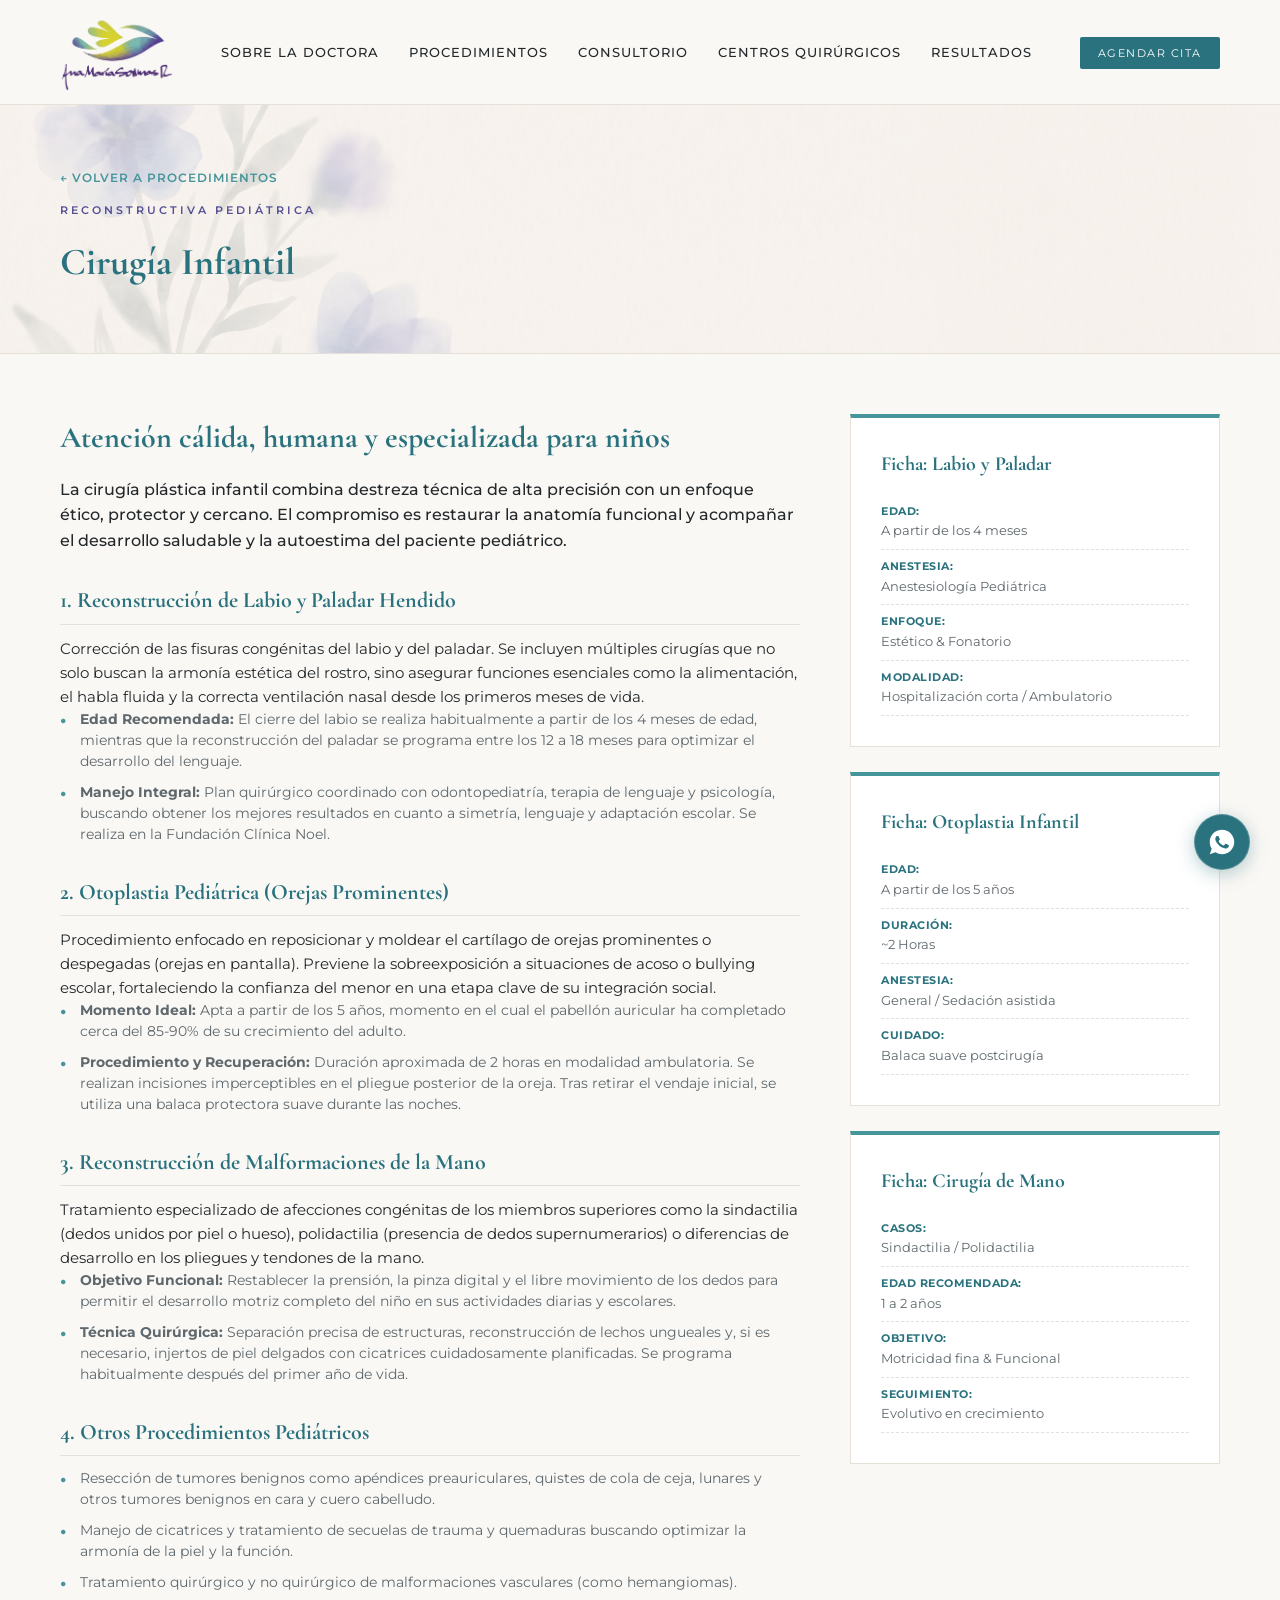
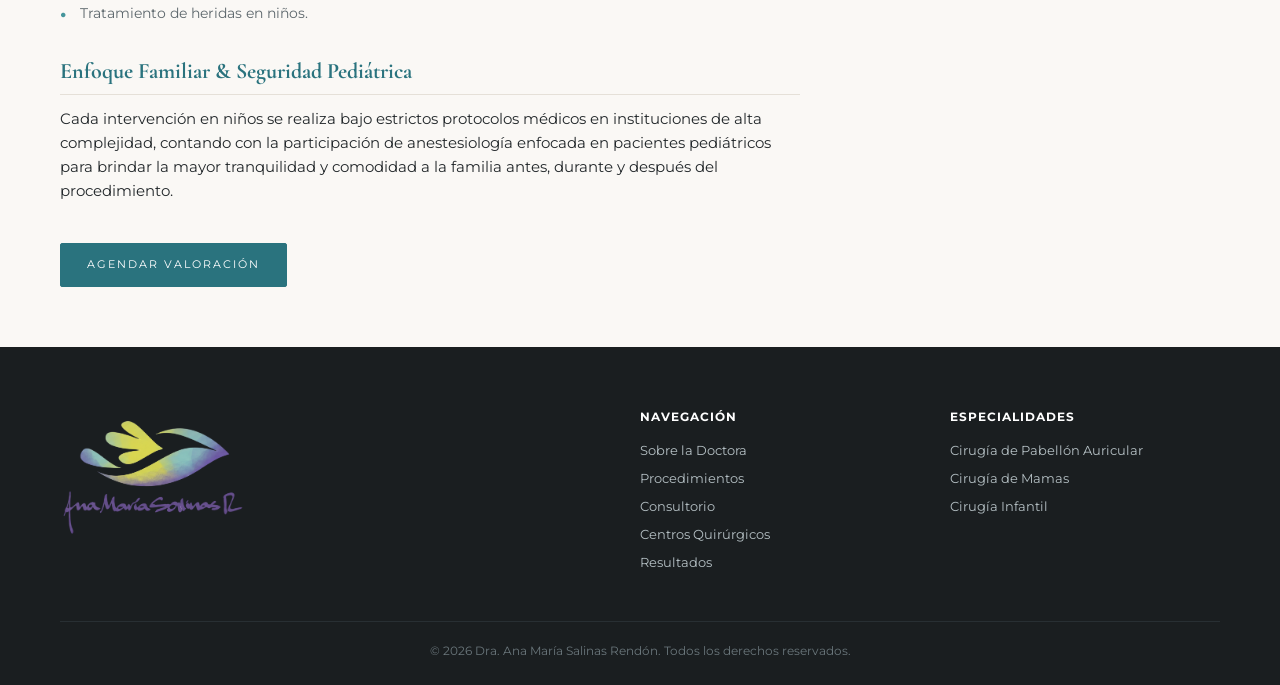
==== commit 6646fb78: "Resultados" ====
--- a/cirugia-infantil.html
+++ b/cirugia-infantil.html
@@ -53,6 +53,7 @@
                     <li><a href="index.html#procedimientos">Procedimientos</a></li>
                     <li><a href="index.html#instalaciones">Consultorio</a></li>
                     <li><a href="index.html#centros-quirurgicos">Centros Quirúrgicos</a></li>
+                    <li><a href="resultados.html">Resultados</a></li>
                 </ul>
             </nav>
             <div class="nav-actions">
@@ -184,6 +185,7 @@
                         <li><a href="index.html#procedimientos">Procedimientos</a></li>
                         <li><a href="index.html#instalaciones">Consultorio</a></li>
                         <li><a href="index.html#centros-quirurgicos">Centros Quirúrgicos</a></li>
+                        <li><a href="resultados.html">Resultados</a></li>
                     </ul>
                 </div>
                 <div class="footer-col">
--- a/style.css
+++ b/style.css
@@ -261,7 +261,6 @@
     text-align: justify;
     color: var(--text-muted);
     margin-bottom: 22px;
-    hyphens: auto;
     -webkit-hyphens: auto;
 }
 
@@ -1053,4 +1052,168 @@
     .whatsapp-tooltip {
         display: none;
     }
+}
+
+/* -------------------------------------------------------------
+ * Sección de Resultados (Antes y Después & Videos)
+ * ------------------------------------------------------------- */
+.gallery-section {
+    background-color: var(--bg-main);
+    border-bottom: 1px solid var(--border-color);
+}
+
+.results-grid {
+    display: grid;
+    grid-template-columns: repeat(2, 1fr);
+    gap: 35px;
+    margin-top: 30px;
+}
+
+.result-card {
+    background: var(--bg-card);
+    border: 1px solid var(--border-color);
+    border-radius: 3px;
+    padding: 20px;
+    position: relative;
+    box-shadow: 0 4px 15px rgba(0, 0, 0, 0.02);
+}
+
+.result-badge {
+    display: inline-block;
+    background-color: rgba(69, 149, 155, 0.12);
+    color: var(--primary-color);
+    font-size: 10px;
+    font-weight: 600;
+    text-transform: uppercase;
+    letter-spacing: 1px;
+    padding: 3px 8px;
+    border-radius: 2px;
+    margin-bottom: 15px;
+}
+
+.before-after-container {
+    display: flex;
+    gap: 12px;
+    margin-bottom: 18px;
+}
+
+.case-image {
+    flex: 1;
+    position: relative;
+    height: 220px;
+    background-color: var(--bg-main);
+    border: 1px solid var(--border-color);
+    border-radius: 2px;
+    overflow: hidden;
+}
+
+.case-image img {
+    width: 100%;
+    height: 100%;
+    object-fit: cover;
+}
+
+.case-label {
+    position: absolute;
+    bottom: 8px;
+    left: 8px;
+    padding: 3px 8px;
+    font-size: 9px;
+    font-weight: 600;
+    text-transform: uppercase;
+    letter-spacing: 1px;
+    border-radius: 2px;
+}
+
+.case-label.before {
+    background-color: rgba(35, 40, 43, 0.85);
+    color: #ffffff;
+}
+
+.case-label.after {
+    background-color: var(--primary-color);
+    color: #ffffff;
+}
+
+.result-info h3 {
+    font-family: var(--font-heading);
+    font-size: 20px;
+    color: var(--primary-color);
+    margin-bottom: 6px;
+}
+
+.result-info p {
+    font-size: 12.5px;
+    color: var(--text-muted);
+    line-height: 1.5;
+}
+
+/* Grilla de Videos */
+.video-section {
+    background-color: #f2efea;
+}
+
+.video-grid {
+    display: grid;
+    grid-template-columns: repeat(3, 1fr);
+    gap: 25px;
+    margin-top: 30px;
+}
+
+.video-card {
+    background: var(--bg-card);
+    border: 1px solid var(--border-color);
+    border-radius: 3px;
+    overflow: hidden;
+}
+
+.video-wrapper {
+    position: relative;
+    padding-bottom: 56.25%; /* Relación de aspecto 16:9 */
+    height: 0;
+    overflow: hidden;
+    background-color: #000;
+}
+
+.video-wrapper iframe {
+    position: absolute;
+    top: 0;
+    left: 0;
+    width: 100%;
+    height: 100%;
+    border: 0;
+}
+
+.video-info {
+    padding: 20px;
+}
+
+.video-info h3 {
+    font-family: var(--font-heading);
+    font-size: 19px;
+    color: var(--primary-color);
+    margin-bottom: 8px;
+    line-height: 1.3;
+}
+
+.video-info p {
+    font-size: 12.5px;
+    color: var(--text-muted);
+    line-height: 1.45;
+}
+
+/* Responsive para la sección de Resultados */
+@media (max-width: 900px) {
+    .results-grid,
+    .video-grid {
+        grid-template-columns: 1fr;
+    }
+    
+    .before-after-container {
+        flex-direction: column;
+    }
+
+    .case-image {
+        height: 200px;
+    }
 }
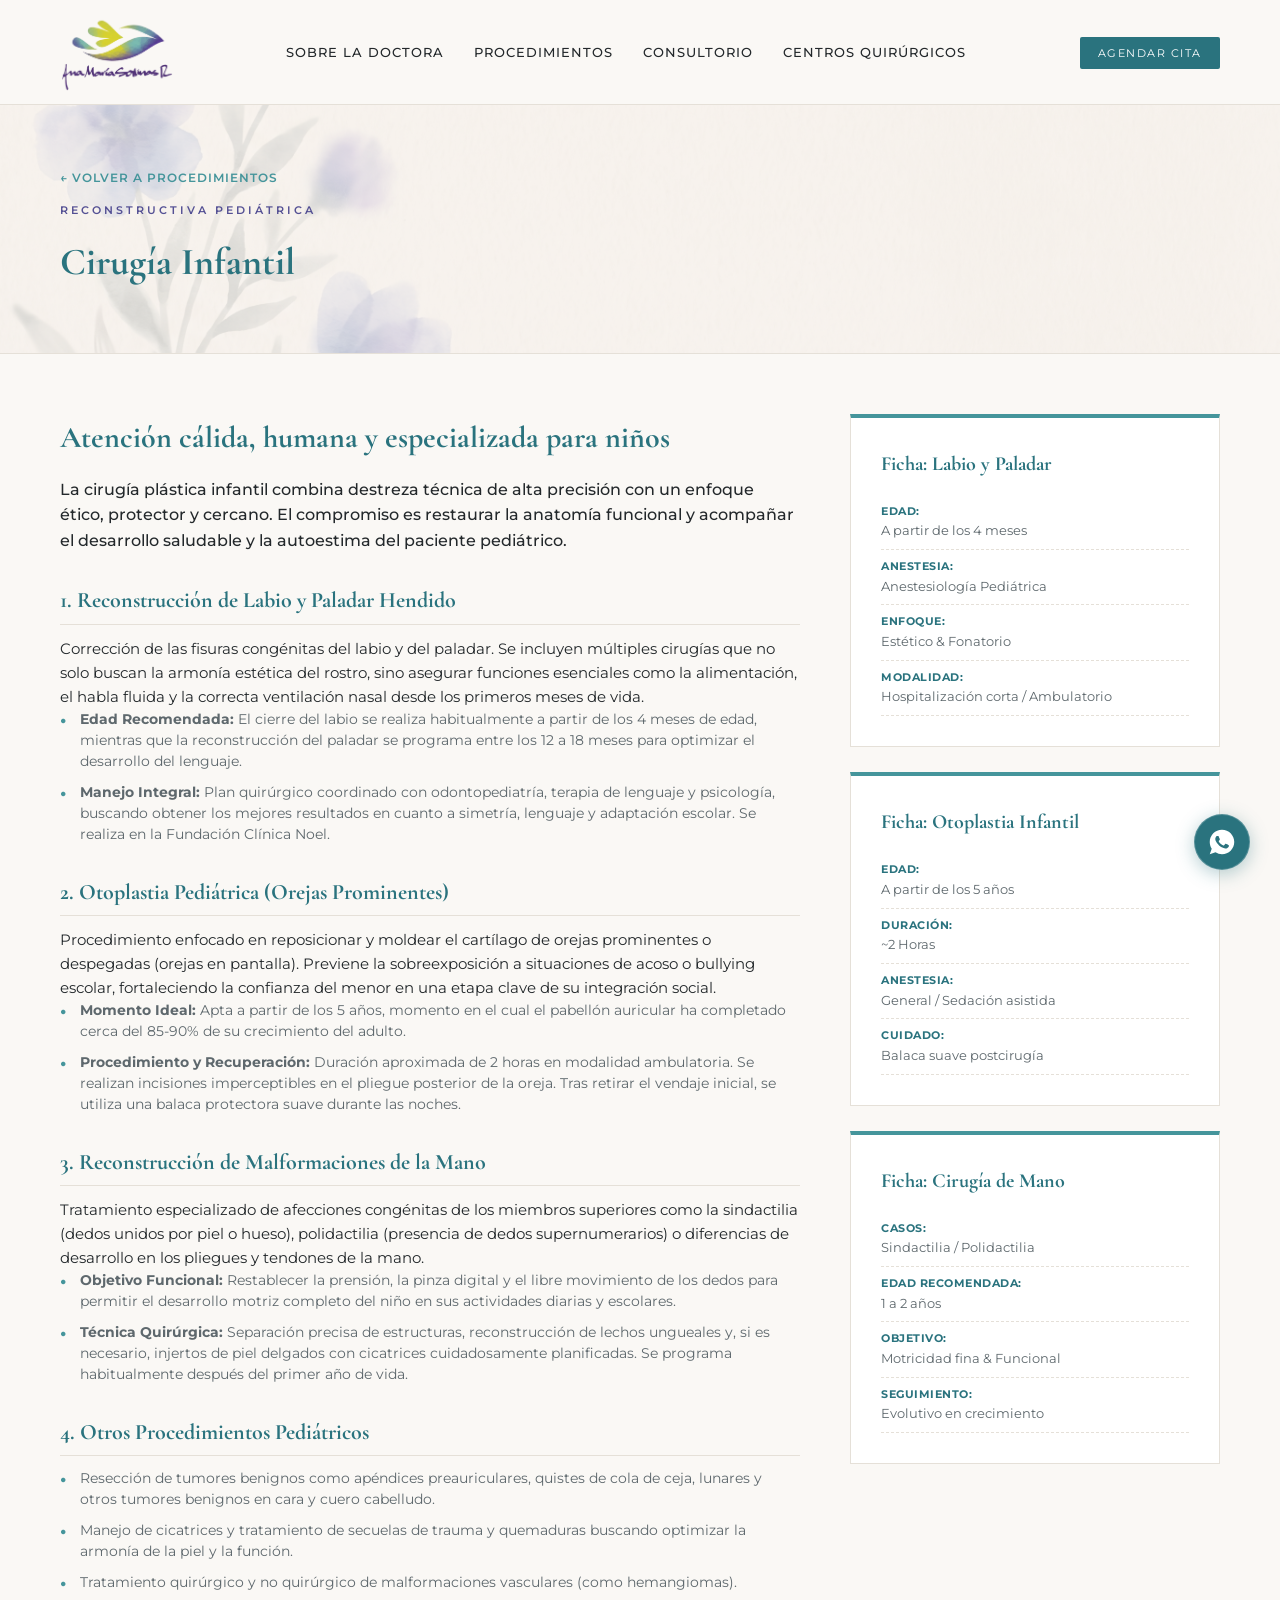
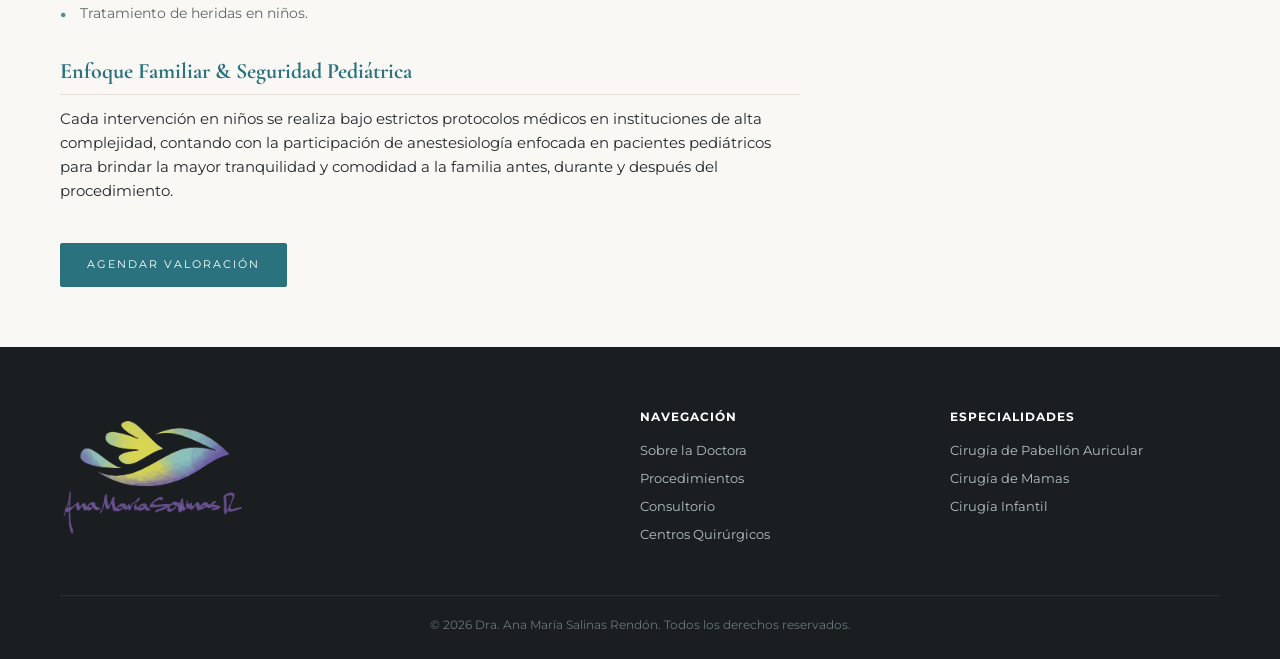
==== commit 0e20fb07: "Prd-Sep-07" ====
--- a/cirugia-infantil.html
+++ b/cirugia-infantil.html
@@ -53,11 +53,21 @@
                     <li><a href="index.html#procedimientos">Procedimientos</a></li>
                     <li><a href="index.html#instalaciones">Consultorio</a></li>
                     <li><a href="index.html#centros-quirurgicos">Centros Quirúrgicos</a></li>
-                    <li><a href="resultados.html">Resultados</a></li>
                 </ul>
             </nav>
             <div class="nav-actions">
                 <a href="index.html#contacto" class="btn-nav">Agendar Cita</a>
+
+            <!-- Menú Dropdown Exclusivo Móvil -->
+                <details class="mobile-dropdown">
+                    <summary class="btn-mobile-menu">Menú ▾</summary>
+                    <ul class="mobile-dropdown-list">
+                        <li><a href="index.html#perfil">Sobre la Doctora</a></li>
+                        <li><a href="index.html#procedimientos">Procedimientos</a></li>
+                        <li><a href="index.html#instalaciones">Consultorio</a></li>
+                        <li><a href="index.html#centros-quirurgicos">Centros Quirúrgicos</a></li>
+                    </ul>
+                </details>
             </div>
         </div>
     </header>
@@ -185,7 +195,6 @@
                         <li><a href="index.html#procedimientos">Procedimientos</a></li>
                         <li><a href="index.html#instalaciones">Consultorio</a></li>
                         <li><a href="index.html#centros-quirurgicos">Centros Quirúrgicos</a></li>
-                        <li><a href="resultados.html">Resultados</a></li>
                     </ul>
                 </div>
                 <div class="footer-col">
--- a/style.css
+++ b/style.css
@@ -1055,165 +1055,79 @@
 }
 
 /* -------------------------------------------------------------
- * Sección de Resultados (Antes y Después & Videos)
- * ------------------------------------------------------------- */
-.gallery-section {
-    background-color: var(--bg-main);
-    border-bottom: 1px solid var(--border-color);
-}
-
-.results-grid {
-    display: grid;
-    grid-template-columns: repeat(2, 1fr);
-    gap: 35px;
-    margin-top: 30px;
-}
-
-.result-card {
-    background: var(--bg-card);
-    border: 1px solid var(--border-color);
-    border-radius: 3px;
-    padding: 20px;
+ * Menú Dropdown Exclusivo para Versión Móvil
+ * ------------------------------------------------------------- */
+
+/* Oculto por defecto en versión Escritorio / PC */
+.mobile-dropdown {
+    display: none;
     position: relative;
-    box-shadow: 0 4px 15px rgba(0, 0, 0, 0.02);
-}
-
-.result-badge {
-    display: inline-block;
-    background-color: rgba(69, 149, 155, 0.12);
-    color: var(--primary-color);
-    font-size: 10px;
-    font-weight: 600;
-    text-transform: uppercase;
-    letter-spacing: 1px;
-    padding: 3px 8px;
-    border-radius: 2px;
-    margin-bottom: 15px;
-}
-
-.before-after-container {
-    display: flex;
-    gap: 12px;
-    margin-bottom: 18px;
-}
-
-.case-image {
-    flex: 1;
-    position: relative;
-    height: 220px;
-    background-color: var(--bg-main);
-    border: 1px solid var(--border-color);
-    border-radius: 2px;
-    overflow: hidden;
-}
-
-.case-image img {
-    width: 100%;
-    height: 100%;
-    object-fit: cover;
-}
-
-.case-label {
-    position: absolute;
-    bottom: 8px;
-    left: 8px;
-    padding: 3px 8px;
-    font-size: 9px;
-    font-weight: 600;
-    text-transform: uppercase;
-    letter-spacing: 1px;
-    border-radius: 2px;
-}
-
-.case-label.before {
-    background-color: rgba(35, 40, 43, 0.85);
-    color: #ffffff;
-}
-
-.case-label.after {
-    background-color: var(--primary-color);
-    color: #ffffff;
-}
-
-.result-info h3 {
-    font-family: var(--font-heading);
-    font-size: 20px;
-    color: var(--primary-color);
-    margin-bottom: 6px;
-}
-
-.result-info p {
-    font-size: 12.5px;
-    color: var(--text-muted);
-    line-height: 1.5;
-}
-
-/* Grilla de Videos */
-.video-section {
-    background-color: #f2efea;
-}
-
-.video-grid {
-    display: grid;
-    grid-template-columns: repeat(3, 1fr);
-    gap: 25px;
-    margin-top: 30px;
-}
-
-.video-card {
-    background: var(--bg-card);
-    border: 1px solid var(--border-color);
-    border-radius: 3px;
-    overflow: hidden;
-}
-
-.video-wrapper {
-    position: relative;
-    padding-bottom: 56.25%; /* Relación de aspecto 16:9 */
-    height: 0;
-    overflow: hidden;
-    background-color: #000;
-}
-
-.video-wrapper iframe {
-    position: absolute;
-    top: 0;
-    left: 0;
-    width: 100%;
-    height: 100%;
-    border: 0;
-}
-
-.video-info {
-    padding: 20px;
-}
-
-.video-info h3 {
-    font-family: var(--font-heading);
-    font-size: 19px;
-    color: var(--primary-color);
-    margin-bottom: 8px;
-    line-height: 1.3;
-}
-
-.video-info p {
-    font-size: 12.5px;
-    color: var(--text-muted);
-    line-height: 1.45;
-}
-
-/* Responsive para la sección de Resultados */
+}
+
+/* Reglas aplicadas únicamente en pantallas táctiles y móviles (menores a 900px) */
 @media (max-width: 900px) {
-    .results-grid,
-    .video-grid {
-        grid-template-columns: 1fr;
-    }
-    
-    .before-after-container {
-        flex-direction: column;
-    }
-
-    .case-image {
-        height: 200px;
+    .nav-actions {
+        display: flex;
+        align-items: center;
+        gap: 10px;
+    }
+
+    .mobile-dropdown {
+        display: inline-block;
+    }
+
+    /* Botón desplegable que dice "Menú" */
+    .btn-mobile-menu {
+        background-color: transparent;
+        color: var(--primary-color);
+        border: 1px solid var(--primary-color);
+        padding: 8px 14px;
+        font-size: 11px;
+        font-weight: 600;
+        text-transform: uppercase;
+        letter-spacing: 1px;
+        border-radius: 2px;
+        cursor: pointer;
+        list-style: none; /* Oculta la flecha nativa del navegador */
+        user-select: none;
+    }
+
+    .btn-mobile-menu::-webkit-details-marker {
+        display: none; /* Remueve flecha por defecto en Safari/iOS */
+    }
+
+    /* Caja Flotante del Desplegable */
+    .mobile-dropdown-list {
+        position: absolute;
+        top: 100%;
+        right: 0;
+        margin-top: 8px;
+        background-color: var(--bg-card);
+        border: 1px solid var(--border-color);
+        box-shadow: 0 10px 25px rgba(0, 0, 0, 0.12);
+        border-radius: 3px;
+        list-style: none;
+        padding: 10px 0;
+        min-width: 190px;
+        z-index: 200;
+    }
+
+    .mobile-dropdown-list li a {
+        display: block;
+        padding: 10px 18px;
+        font-size: 12px;
+        text-transform: uppercase;
+        letter-spacing: 0.5px;
+        color: var(--text-dark);
+        border-bottom: 1px dashed var(--border-color);
+    }
+
+    .mobile-dropdown-list li:last-child a {
+        border-bottom: none;
+    }
+
+    .mobile-dropdown-list li a:hover {
+        background-color: var(--bg-main);
+        color: var(--accent-teal);
     }
 }
